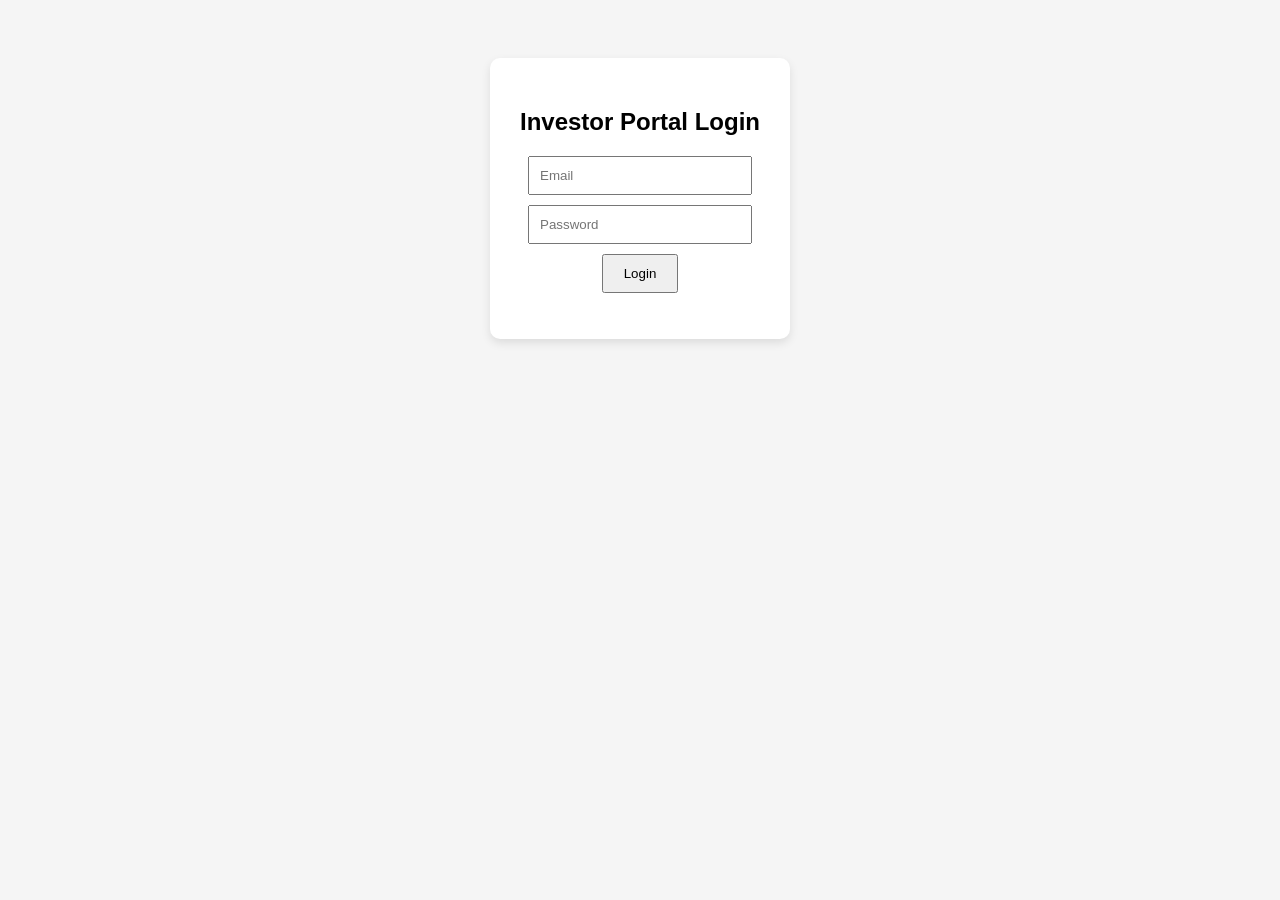
==== index.html @ 92ead655 "Rename login.html to index.html" ====
<!DOCTYPE html>
<html lang="en">
<head>
  <meta charset="UTF-8">
  <meta name="viewport" content="width=device-width, initial-scale=1.0">
  <title>Investor Login</title>
  <style>
    body { font-family: Arial, sans-serif; background: #f5f5f5; text-align: center; padding: 50px; }
    .login-box { background: white; padding: 30px; border-radius: 10px; display: inline-block; box-shadow: 0 4px 10px rgba(0,0,0,0.1); }
    input { display: block; margin: 10px auto; padding: 10px; width: 200px; }
    button { padding: 10px 20px; cursor: pointer; }
  </style>
</head>
<body>
  <div class="login-box">
    <h2>Investor Portal Login</h2>
    <input type="email" id="email" placeholder="Email" />
    <input type="password" id="password" placeholder="Password" />
    <button onclick="login()">Login</button>
    <p id="error" style="color:red;"></p>
  </div>

  <script>
    function login() {
      const email = document.getElementById("email").value;
      const password = document.getElementById("password").value;

      // Hardcoded "accounts" (you can add more)
      const users = [
        { email: "investor@example.com", password: "letmein" },
        { email: "vip@example.com", password: "secret" }
      ];

      const match = users.find(u => u.email === email && u.password === password);

      if (match) {
        sessionStorage.setItem("loggedIn", "true");
        window.location.href = "investor.html";
      } else {
        document.getElementById("error").textContent = "Invalid login. Try again.";
      }
    }
  </script>
</body>
</html>
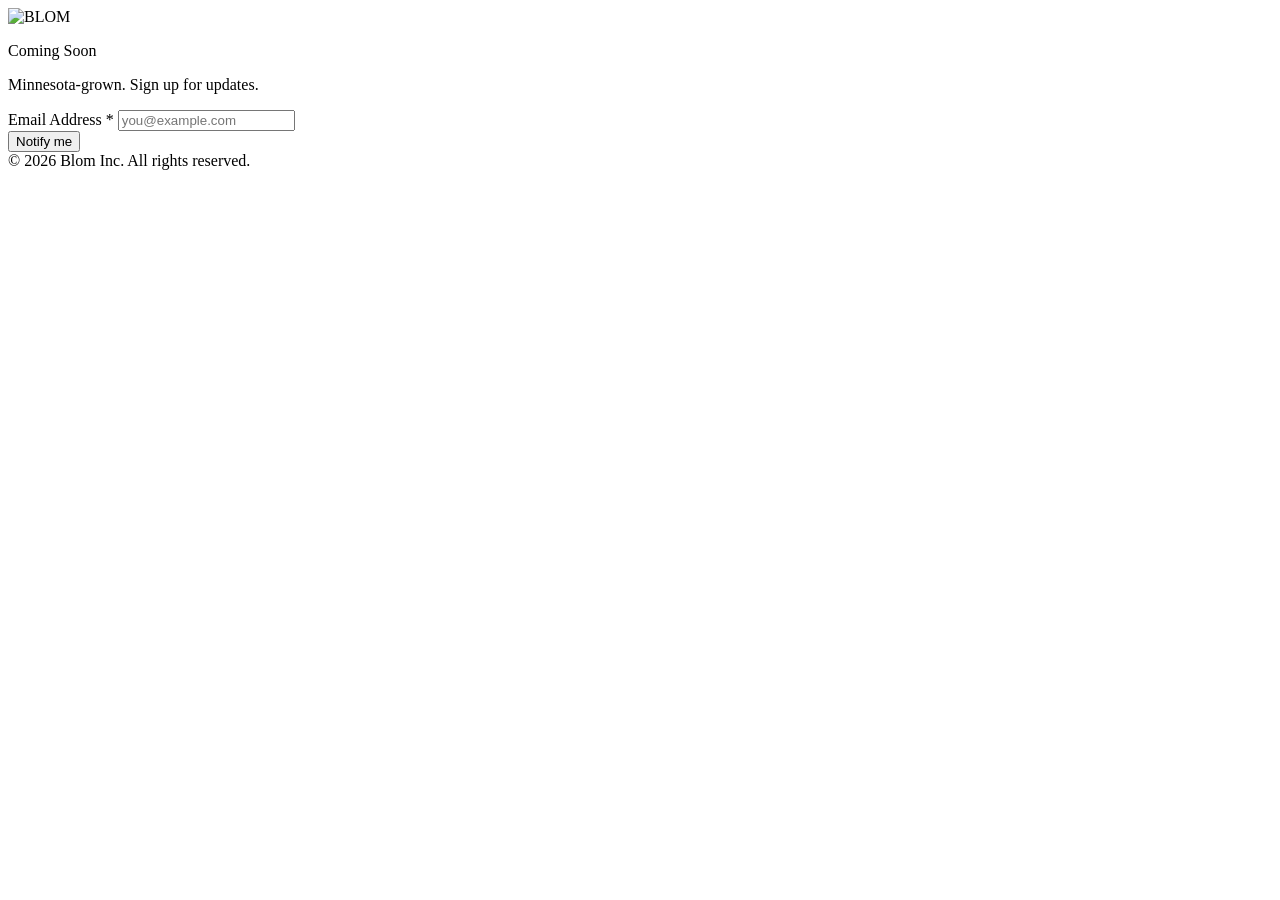
==== commit 09f3ae68: "Update index.html" ====
--- a/index.html
+++ b/index.html
@@ -1,45 +1,98 @@
-<!DOCTYPE html>
+<!doctype html>
 <html lang="en">
 <head>
-  <meta charset="UTF-8">
-  <meta name="viewport" content="width=device-width, initial-scale=1.0">
-  <title>Investor Login</title>
-  <style>
-    body { font-family: Arial, sans-serif; background: #f5f5f5; text-align: center; padding: 50px; }
-    .login-box { background: white; padding: 30px; border-radius: 10px; display: inline-block; box-shadow: 0 4px 10px rgba(0,0,0,0.1); }
-    input { display: block; margin: 10px auto; padding: 10px; width: 200px; }
-    button { padding: 10px 20px; cursor: pointer; }
-  </style>
+  <meta charset="utf-8" />
+  <meta name="viewport" content="width=device-width, initial-scale=1" />
+  <title>BLOM — Coming Soon</title>
+  <meta name="description" content="BLOM is coming soon to Minnesota. Sign up for launch updates." />
+  <meta property="og:title" content="BLOM — Coming Soon" />
+  <meta property="og:description" content="Minnesota‑grown. Coming soon." />
+  <meta property="og:type" content="website" />
+  <meta property="og:image" content="LogoMark.jpg" />
+  <meta name="theme-color" content="#fff6ff" />
+
+  <link rel="preconnect" href="https://fonts.googleapis.com">
+  <link rel="preconnect" href="https://fonts.gstatic.com" crossorigin>
+  <link href="https://fonts.googleapis.com/css2?family=Inter:wght@400;600&display=swap" rel="stylesheet">
+  <script src="https://cdn.tailwindcss.com"></script>
+
+  <!-- Google tag (GA4 & Google Ads) -->
+  <!-- Replace G-XXXXXXXXXX with your GA4 Measurement ID -->
+  <script async src="https://www.googletagmanager.com/gtag/js?id=G-XXXXXXXXXX"></script>
+  <script>
+    window.dataLayer = window.dataLayer || [];
+    function gtag(){ dataLayer.push(arguments); }
+    gtag('js', new Date());
+    gtag('config', 'G-XXXXXXXXXX');
+  </script>
 </head>
-<body>
-  <div class="login-box">
-    <h2>Investor Portal Login</h2>
-    <input type="email" id="email" placeholder="Email" />
-    <input type="password" id="password" placeholder="Password" />
-    <button onclick="login()">Login</button>
-    <p id="error" style="color:red;"></p>
-  </div>
+<body class="bg-[#fff6ff] text-gray-900 font-inter min-h-screen flex flex-col justify-between">
+
+  <!-- Hero -->
+  <main class="flex-grow flex items-center justify-center px-6 py-20">
+    <div class="text-center">
+      <img src="Blom Logomark.png" alt="BLOM" class="mx-auto w-64 md:w-80">
+      <p class="mt-8 text-2xl md:text-3xl font-semibold tracking-tight text-gray-800">Coming Soon</p>
+      <p class="mt-4 text-gray-600">Minnesota‑grown. Sign up for updates.</p>
+
+      <!-- Begin Mailchimp Signup (cleaned) -->
+      <div id="mc_embed_signup">
+        <form
+          action="https://blomn.us18.list-manage.com/subscribe/post?u=b3ce9b1b82dee829faff54aaf&amp;id=fe086f8a79&amp;f_id=00a8b2e6f0"
+          method="post"
+          id="mc-embedded-subscribe-form"
+          name="mc-embedded-subscribe-form"
+          class="validate max-w-md mx-auto mt-8 flex flex-col gap-4"
+          target="_blank"
+          novalidate>
+
+          <label for="mce-EMAIL" class="text-gray-700 font-medium">
+            Email Address <span class="text-pink-500">*</span>
+          </label>
+          <input type="email" name="EMAIL" class="required email rounded-lg border border-gray-300 px-4 py-2 focus:outline-none focus:ring-2 focus:ring-pink-400" id="mce-EMAIL" required placeholder="you@example.com" value="" />
+
+          <!-- Response messages -->
+          <div id="mce-responses" class="text-sm">
+            <div class="response text-red-600" id="mce-error-response" style="display:none;"></div>
+            <div class="response text-green-600" id="mce-success-response" style="display:none;"></div>
+          </div>
+
+          <!-- Honeypot (do not remove) -->
+          <div aria-hidden="true" style="position:absolute; left:-5000px;">
+            <input type="text" name="b_b3ce9b1b82dee829faff54aaf_fe086f8a79" tabindex="-1" value="">
+          </div>
+
+          <div class="optionalParent">
+            <div class="clear foot flex items-center gap-3 justify-center">
+              <input type="submit" name="subscribe" id="mc-embedded-subscribe" class="button rounded-lg bg-pink-500 text-white px-6 py-2 font-medium hover:bg-pink-600 cursor-pointer" value="Notify me">
+            </div>
+          </div>
+        </form>
+      </div>
+      <!-- End Mailchimp Signup -->
+
+    </div>
+  </main>
+
+  <!-- Footer -->
+  <footer class="py-6 text-center text-sm text-gray-500 border-t border-gray-200">
+    © <span id="year"></span> Blom Inc. All rights reserved.
+  </footer>
 
   <script>
-    function login() {
-      const email = document.getElementById("email").value;
-      const password = document.getElementById("password").value;
+    document.getElementById('year').textContent = new Date().getFullYear();
+  </script>
 
-      // Hardcoded "accounts" (you can add more)
-      const users = [
-        { email: "investor@example.com", password: "letmein" },
-        { email: "vip@example.com", password: "secret" }
-      ];
-
-      const match = users.find(u => u.email === email && u.password === password);
-
-      if (match) {
-        sessionStorage.setItem("loggedIn", "true");
-        window.location.href = "investor.html";
-      } else {
-        document.getElementById("error").textContent = "Invalid login. Try again.";
-      }
-    }
+  <!-- Mailchimp validation (keep this once per page, below the form) -->
+  <script src="//s3.amazonaws.com/downloads.mailchimp.com/js/mc-validate.js" type="text/javascript"></script>
+  <script type="text/javascript">
+    (function($) {
+      window.fnames = []; window.ftypes = [];
+      fnames[0] = 'EMAIL';  ftypes[0] = 'email';
+      fnames[1] = 'FNAME';  ftypes[1] = 'text';
+      fnames[2] = 'LNAME';  ftypes[2] = 'text';
+    }(jQuery));
+    var $mcj = jQuery.noConflict(true);
   </script>
 </body>
 </html>
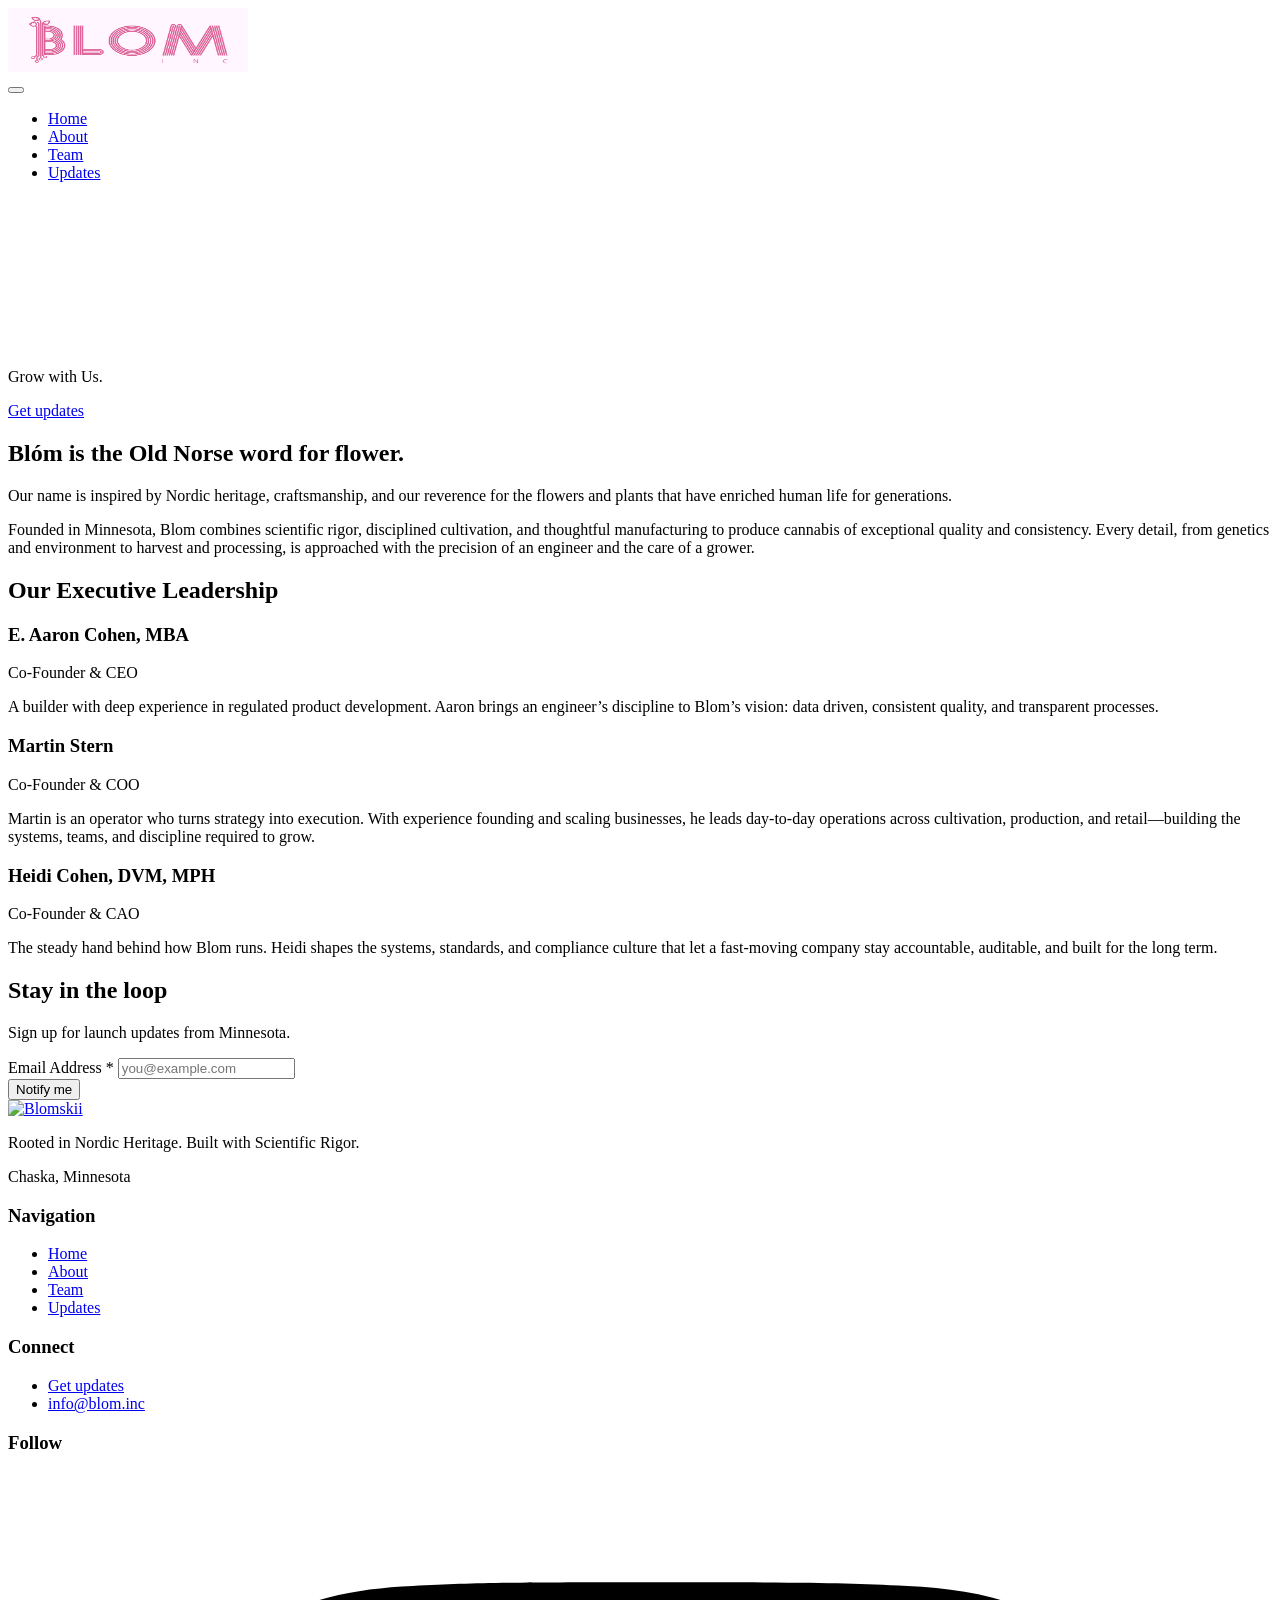
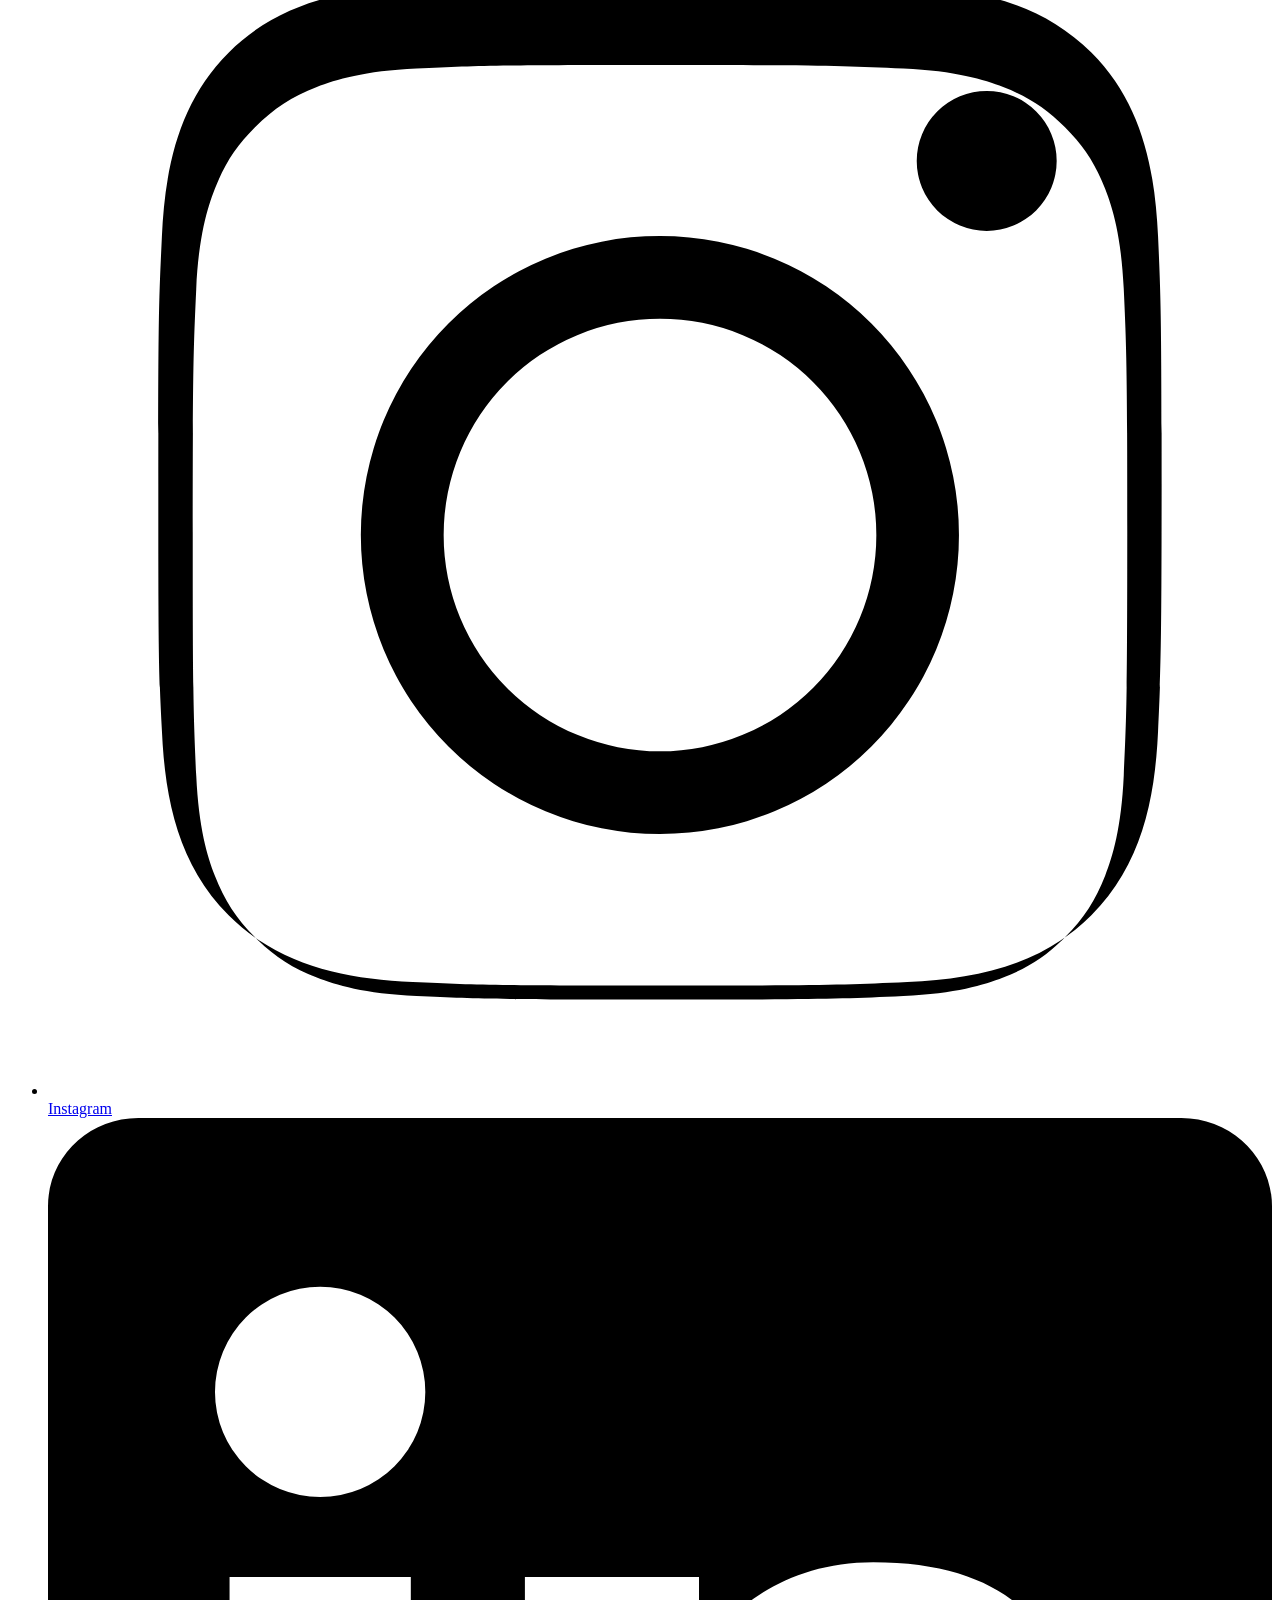
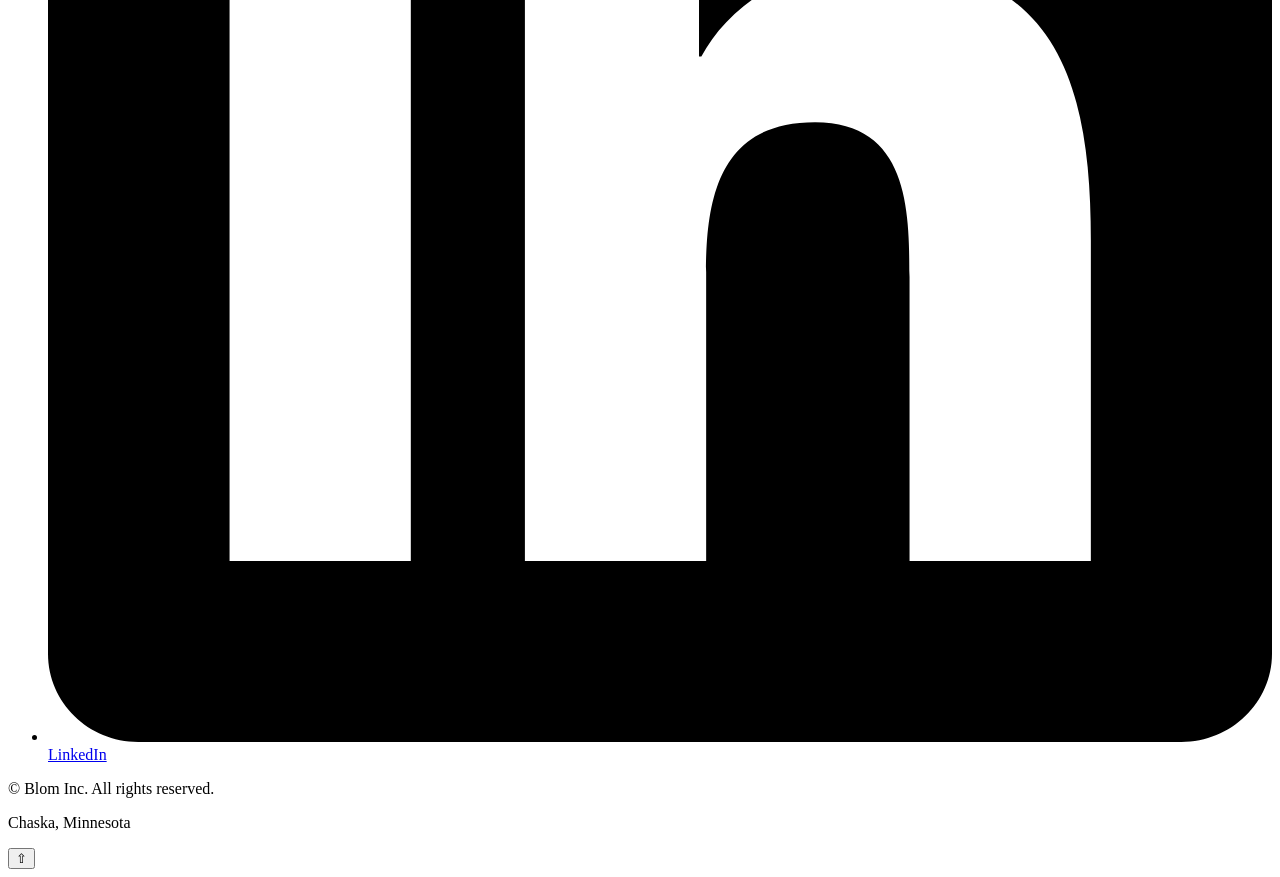
==== commit 6356c91b: "Add files via upload" ====
--- a/index.html
+++ b/index.html
@@ -3,18 +3,15 @@
 <head>
   <meta charset="utf-8" />
   <meta name="viewport" content="width=device-width, initial-scale=1" />
-  <title>BLOM — Coming Soon</title>
-  <meta name="description" content="BLOM is coming soon to Minnesota. Sign up for launch updates." />
-  <meta property="og:title" content="BLOM — Coming Soon" />
-  <meta property="og:description" content="Minnesota‑grown. Coming soon." />
+  <title>BLOM | Minnesota-Grown Craft</title>
+  <meta name="description" content="Blom is the Old Norse word for flower. Minnesota-grown craft, rooted in seasonality and cultivation." />
+  <meta property="og:title" content="BLOM | Minnesota-Grown Craft" />
+  <meta property="og:description" content="Rooted in growth, seasonality, and the patience of cultivation. Minnesota-grown." />
   <meta property="og:type" content="website" />
-  <meta property="og:image" content="LogoMark.jpg" />
+  <meta property="og:image" content="Log Mark.png" />
   <meta name="theme-color" content="#fff6ff" />
 
-  <link rel="preconnect" href="https://fonts.googleapis.com">
-  <link rel="preconnect" href="https://fonts.gstatic.com" crossorigin>
-  <link href="https://fonts.googleapis.com/css2?family=Inter:wght@400;600&display=swap" rel="stylesheet">
-  <script src="https://cdn.tailwindcss.com"></script>
+  <link rel="stylesheet" href="css/style.css">
 
   <!-- Google tag (GA4 & Google Ads) -->
   <!-- Replace G-XXXXXXXXXX with your GA4 Measurement ID -->
@@ -26,14 +23,89 @@
     gtag('config', 'G-XXXXXXXXXX');
   </script>
 </head>
-<body class="bg-[#fff6ff] text-gray-900 font-inter min-h-screen flex flex-col justify-between">
+<body>
+
+  <!-- Navigation -->
+  <nav class="site-nav" aria-label="Main navigation">
+    <div class="nav-inner">
+      <div class="logo">
+        <a href="#home">
+          <img src="Log Mark.png" alt="BLOM" class="nav-logo" width="240" height="64">
+        </a>
+      </div>
+      <button class="hamburger" id="hamburger" type="button" aria-label="Toggle menu" aria-expanded="false">
+        <span></span>
+        <span></span>
+        <span></span>
+      </button>
+      <ul id="navLinks">
+        <li><a href="#home">Home</a></li>
+        <li><a href="#about">About</a></li>
+        <li><a href="#team">Team</a></li>
+        <li><a href="#updates">Updates</a></li>
+      </ul>
+    </div>
+  </nav>
 
   <!-- Hero -->
-  <main class="flex-grow flex items-center justify-center px-6 py-20">
-    <div class="text-center">
-      <img src="Blom Logomark.png" alt="BLOM" class="mx-auto w-64 md:w-80">
-      <p class="mt-8 text-2xl md:text-3xl font-semibold tracking-tight text-gray-800">Coming Soon</p>
-      <p class="mt-4 text-gray-600">Minnesota‑grown. Sign up for updates.</p>
+  <section id="home" class="hero reveal-section">
+    <div class="hero-canvas-wrap" id="rd-canvas-container" aria-hidden="true">
+      <canvas id="canvas"></canvas>
+    </div>
+    <div class="hero-content">
+      <p class="hero-tagline">Grow with Us.</p>
+      <a href="#updates" class="btn-primary">Get updates</a>
+    </div>
+  </section>
+
+  <!-- About -->
+  <section id="about" class="reveal-section section-block">
+    <div class="section-inner section-inner--narrow">
+      <h2 class="section-heading">Blóm is the Old Norse word for flower.</h2>
+        <p class="about-lead">
+        Our name is inspired by Nordic heritage, craftsmanship, and our reverence for the flowers and plants that have enriched human life for generations.
+      </p>
+      <p class="body-text">
+        Founded in Minnesota, Blom combines scientific rigor, disciplined cultivation, and thoughtful manufacturing to produce cannabis of exceptional quality and consistency. Every detail, from genetics and environment to harvest and processing, is approached with the precision of an engineer and the care of a grower.
+      </p>
+    </div>
+  </section>
+
+  <!-- Team -->
+  <section id="team" class="reveal-section section-block section-block--alt">
+    <div class="section-inner section-inner--team">
+      <h2 class="section-heading">Our Executive Leadership</h2>
+      <div class="team-grid">
+        <article class="team-card">
+          <h3>E. Aaron Cohen, MBA</h3>
+          <p class="team-role">Co-Founder &amp; CEO</p>
+          <p>
+            A builder with deep experience in regulated product development. Aaron brings an engineer’s discipline to Blom’s vision: data driven, consistent quality, and transparent processes.
+          </p>
+        </article>
+        <article class="team-card">
+          <h3>Martin Stern</h3>
+          <p class="team-role">Co-Founder &amp; COO</p>
+          <p>
+            Martin is an operator who turns strategy into execution. With experience founding and scaling businesses, he leads day-to-day operations across cultivation, production, and retail—building the systems, teams, and discipline required to grow.
+          </p>
+        </article>
+        <article class="team-card">
+          <h3>Heidi Cohen, DVM, MPH</h3>
+          <p class="team-role">Co-Founder &amp; CAO</p>
+          <p>
+            The steady hand behind how Blom runs. Heidi shapes the systems, standards, and compliance culture that let a fast-moving company stay accountable, auditable, and built for the long term.
+          </p>
+        </article>
+      </div>
+    </div>
+  </section>
+
+  <!-- Updates -->
+  <section id="updates" class="reveal-section section-block">
+    <div class="section-inner section-inner--form">
+      <h2 class="section-heading">Stay in the loop</h2>
+      <p class="section-intro">Sign up for launch updates from Minnesota.</p>
 
       <!-- Begin Mailchimp Signup (cleaned) -->
       <div id="mc_embed_signup">
@@ -42,49 +114,98 @@
           method="post"
           id="mc-embedded-subscribe-form"
           name="mc-embedded-subscribe-form"
-          class="validate max-w-md mx-auto mt-8 flex flex-col gap-4"
+          class="validate signup-form"
           target="_blank"
           novalidate>
 
-          <label for="mce-EMAIL" class="text-gray-700 font-medium">
-            Email Address <span class="text-pink-500">*</span>
+          <label for="mce-EMAIL" class="form-label">
+            Email Address <span class="required-mark">*</span>
           </label>
-          <input type="email" name="EMAIL" class="required email rounded-lg border border-gray-300 px-4 py-2 focus:outline-none focus:ring-2 focus:ring-pink-400" id="mce-EMAIL" required placeholder="you@example.com" value="" />
-
-          <!-- Response messages -->
-          <div id="mce-responses" class="text-sm">
-            <div class="response text-red-600" id="mce-error-response" style="display:none;"></div>
-            <div class="response text-green-600" id="mce-success-response" style="display:none;"></div>
+          <input type="email" name="EMAIL" class="required email form-input" id="mce-EMAIL" required placeholder="you@example.com" value="" />
+
+          <div id="mce-responses" class="form-responses">
+            <div class="response form-error" id="mce-error-response" style="display:none;"></div>
+            <div class="response form-success" id="mce-success-response" style="display:none;"></div>
           </div>
 
-          <!-- Honeypot (do not remove) -->
           <div aria-hidden="true" style="position:absolute; left:-5000px;">
             <input type="text" name="b_b3ce9b1b82dee829faff54aaf_fe086f8a79" tabindex="-1" value="">
           </div>
 
           <div class="optionalParent">
-            <div class="clear foot flex items-center gap-3 justify-center">
-              <input type="submit" name="subscribe" id="mc-embedded-subscribe" class="button rounded-lg bg-pink-500 text-white px-6 py-2 font-medium hover:bg-pink-600 cursor-pointer" value="Notify me">
+            <div class="clear foot">
+              <input type="submit" name="subscribe" id="mc-embedded-subscribe" class="button btn-primary btn-primary--full" value="Notify me">
             </div>
           </div>
         </form>
       </div>
       <!-- End Mailchimp Signup -->
-
-    </div>
-  </main>
+    </div>
+  </section>
 
   <!-- Footer -->
-  <footer class="py-6 text-center text-sm text-gray-500 border-t border-gray-200">
-    © <span id="year"></span> Blom Inc. All rights reserved.
+  <footer class="site-footer">
+    <div class="footer-main">
+      <div class="footer-brand">
+        <a href="#home" class="footer-logo-link">
+          <img src="assets/blomskii-logo.png" alt="Blomskii" class="footer-logo" width="160" height="160">
+        </a>
+        <p class="footer-tagline">Rooted in Nordic Heritage. Built with Scientific Rigor.</p>
+        <p class="footer-location">Chaska,<span class="footer-location-sep">&nbsp;</span>Minnesota</p>
+      </div>
+
+      <div class="footer-columns">
+        <nav class="footer-col" aria-label="Footer navigation">
+          <h3 class="footer-col-heading">Navigation</h3>
+          <ul class="footer-links">
+            <li><a href="#home">Home</a></li>
+            <li><a href="#about">About</a></li>
+            <li><a href="#team">Team</a></li>
+            <li><a href="#updates">Updates</a></li>
+          </ul>
+        </nav>
+
+        <div class="footer-col">
+          <h3 class="footer-col-heading">Connect</h3>
+          <ul class="footer-links">
+            <li><a href="#updates">Get updates</a></li>
+            <li><a href="mailto:info@blom.inc">info@blom.inc</a></li>
+          </ul>
+        </div>
+
+        <div class="footer-col">
+          <h3 class="footer-col-heading">Follow</h3>
+          <ul class="footer-social">
+            <li>
+              <a href="https://www.instagram.com/blom_inc/" target="_blank" rel="noopener noreferrer">
+                <svg class="footer-social-icon" viewBox="0 0 24 24" aria-hidden="true"><path d="M12 2.163c3.204 0 3.584.012 4.85.07 1.366.062 2.633.334 3.608 1.308.974.974 1.246 2.241 1.308 3.608.058 1.266.07 1.646.07 4.85s-.012 3.584-.07 4.85c-.062 1.366-.334 2.633-1.308 3.608-.974.974-2.241 1.246-3.608 1.308-1.266.058-1.646.07-4.85.07s-3.584-.012-4.85-.07c-1.366-.062-2.633-.334-3.608-1.308-.974-.974-1.246-2.241-1.308-3.608C2.175 15.747 2.163 15.367 2.163 12s.012-3.584.07-4.85c.062-1.366.334-2.633 1.308-3.608.974-.974 2.241-1.246 3.608-1.308C8.416 2.175 8.796 2.163 12 2.163zm0 1.622c-3.16 0-3.534.012-4.773.069-1.026.047-1.585.218-1.956.363-.492.191-.843.42-1.212.789-.369.369-.598.72-.789 1.212-.145.371-.316.93-.363 1.956-.057 1.239-.069 1.613-.069 4.773s.012 3.534.069 4.773c.047 1.026.218 1.585.363 1.956.191.492.42.843.789 1.212.369.369.72.598 1.212.789.371.145.93.316 1.956.363 1.239.057 1.613.069 4.773.069s3.534-.012 4.773-.069c1.026-.047 1.585-.218 1.956-.363.492-.191.843-.42 1.212-.789.369-.369.598-.72.789-1.212.145-.371.316-.93.363-1.956.057-1.239.069-1.613.069-4.773s-.012-3.534-.069-4.773c-.047-1.026-.218-1.585-.363-1.956-.191-.492-.42-.843-.789-1.212-.369-.369-.72-.598-1.212-.789-.371-.145-.93-.316-1.956-.363-1.239-.057-1.613-.069-4.773-.069zm0 3.351a5.864 5.864 0 1 0 0 11.728 5.864 5.864 0 0 0 0-11.728zm0 1.622a4.242 4.242 0 1 1 0 8.484 4.242 4.242 0 0 1 0-8.484zm6.406-4.465a1.372 1.372 0 1 0 0 2.744 1.372 1.372 0 0 0 0-2.744z"/></svg>
+                Instagram
+              </a>
+            </li>
+            <li>
+              <a href="https://www.linkedin.com/company/blom-inc/" target="_blank" rel="noopener noreferrer">
+                <svg class="footer-social-icon" viewBox="0 0 24 24" aria-hidden="true"><path d="M20.447 20.452h-3.554v-5.569c0-1.328-.027-3.037-1.852-3.037-1.853 0-2.136 1.445-2.136 2.939v5.667H9.351V9h3.414v1.561h.046c.477-.9 1.637-1.85 3.37-1.85 3.601 0 4.267 2.37 4.267 5.455v6.286zM5.337 7.433a2.062 2.062 0 1 1 0-4.124 2.062 2.062 0 0 1 0 4.124zM7.114 20.452H3.56V9h3.554v11.452zM22.225 0H1.771C.792 0 0 .774 0 1.729v20.542C0 23.227.792 24 1.771 24h20.451C23.2 24 24 23.227 24 22.271V1.729C24 .774 23.2 0 22.222 0h.003z"/></svg>
+                LinkedIn
+              </a>
+            </li>
+          </ul>
+        </div>
+      </div>
+    </div>
+
+    <div class="footer-bottom">
+      <p>&copy; <span id="year"></span> Blom Inc. All rights reserved.</p>
+      <p class="footer-bottom-tag">Chaska,<span class="footer-location-sep">&nbsp;</span>Minnesota</p>
+    </div>
   </footer>
 
-  <script>
-    document.getElementById('year').textContent = new Date().getFullYear();
-  </script>
+  <button id="scrollTopBtn" type="button" title="Back to top" aria-label="Back to top">&#8679;</button>
+
+  <script src="js/main.js"></script>
+  <script src="js/simulation.js"></script>
 
   <!-- Mailchimp validation (keep this once per page, below the form) -->
-  <script src="//s3.amazonaws.com/downloads.mailchimp.com/js/mc-validate.js" type="text/javascript"></script>
+  <script src="https://s3.amazonaws.com/downloads.mailchimp.com/js/mc-validate.js" type="text/javascript"></script>
   <script type="text/javascript">
     (function($) {
       window.fnames = []; window.ftypes = [];
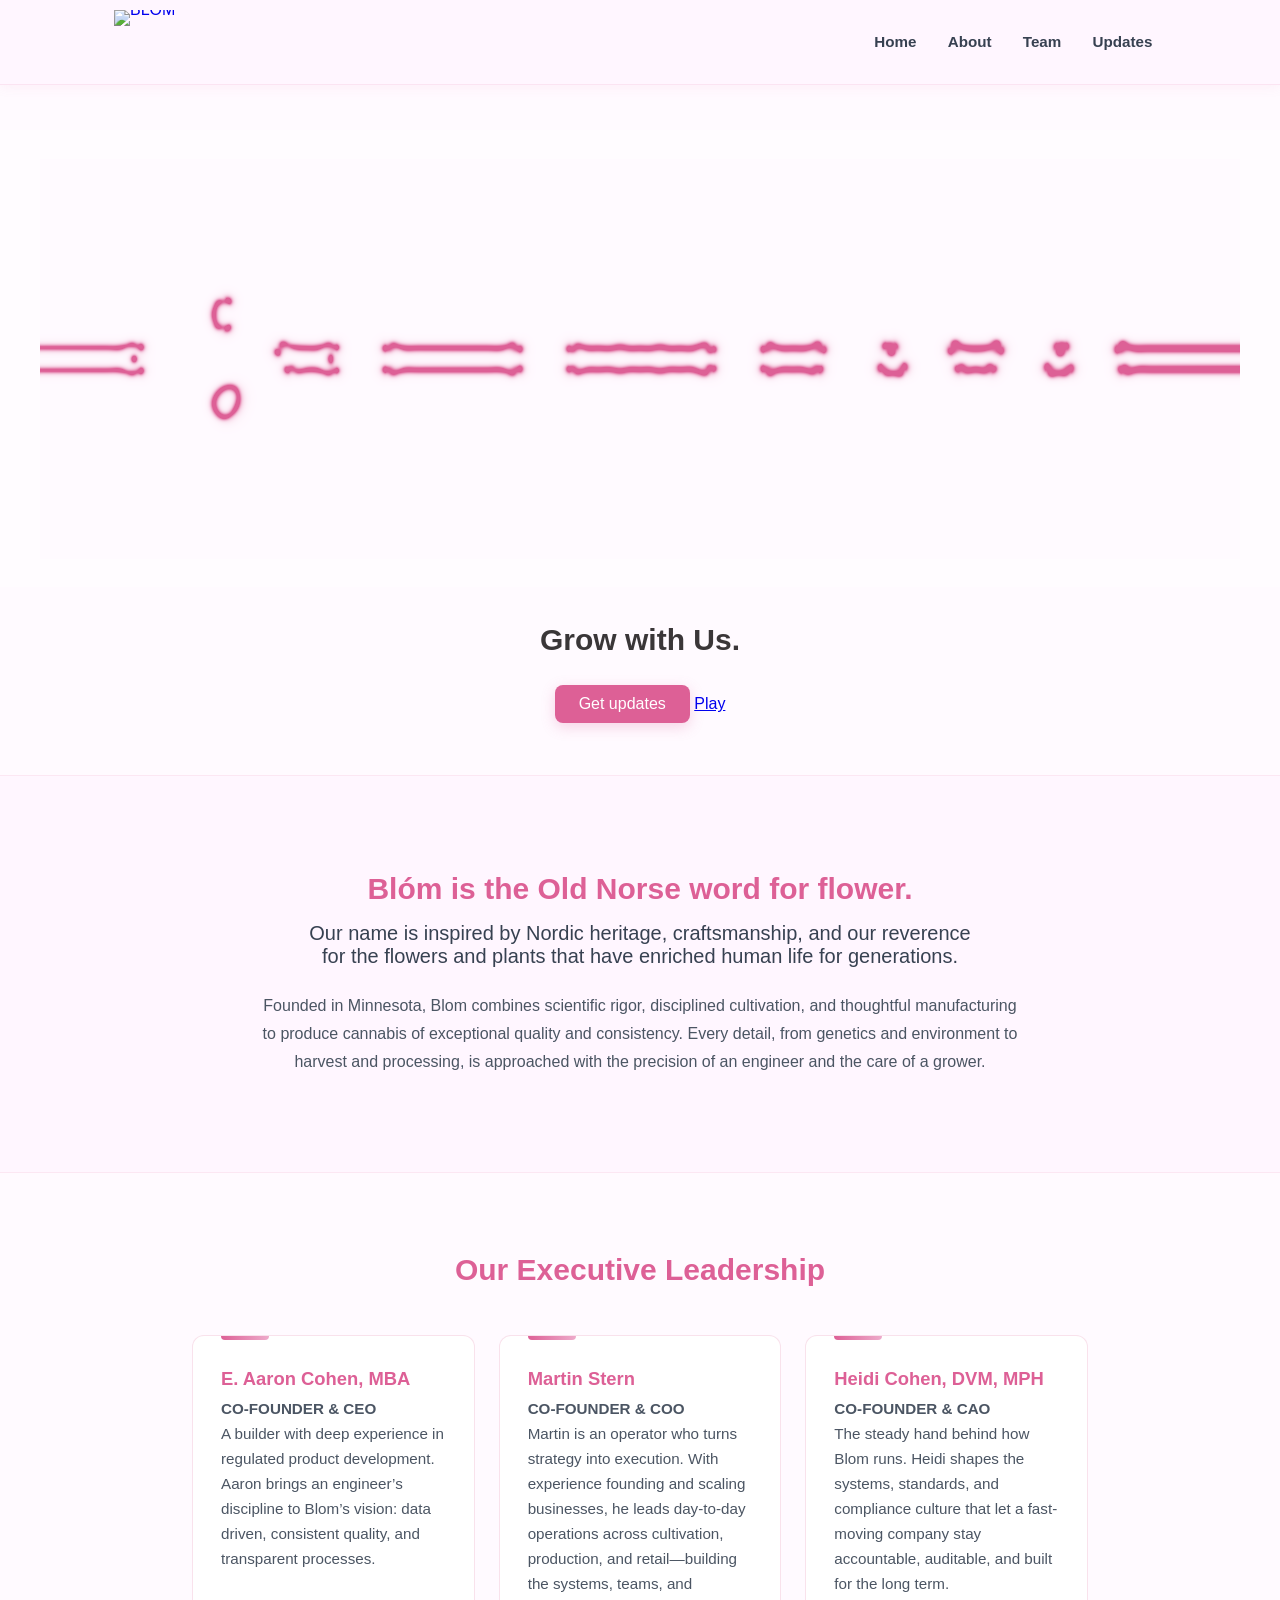
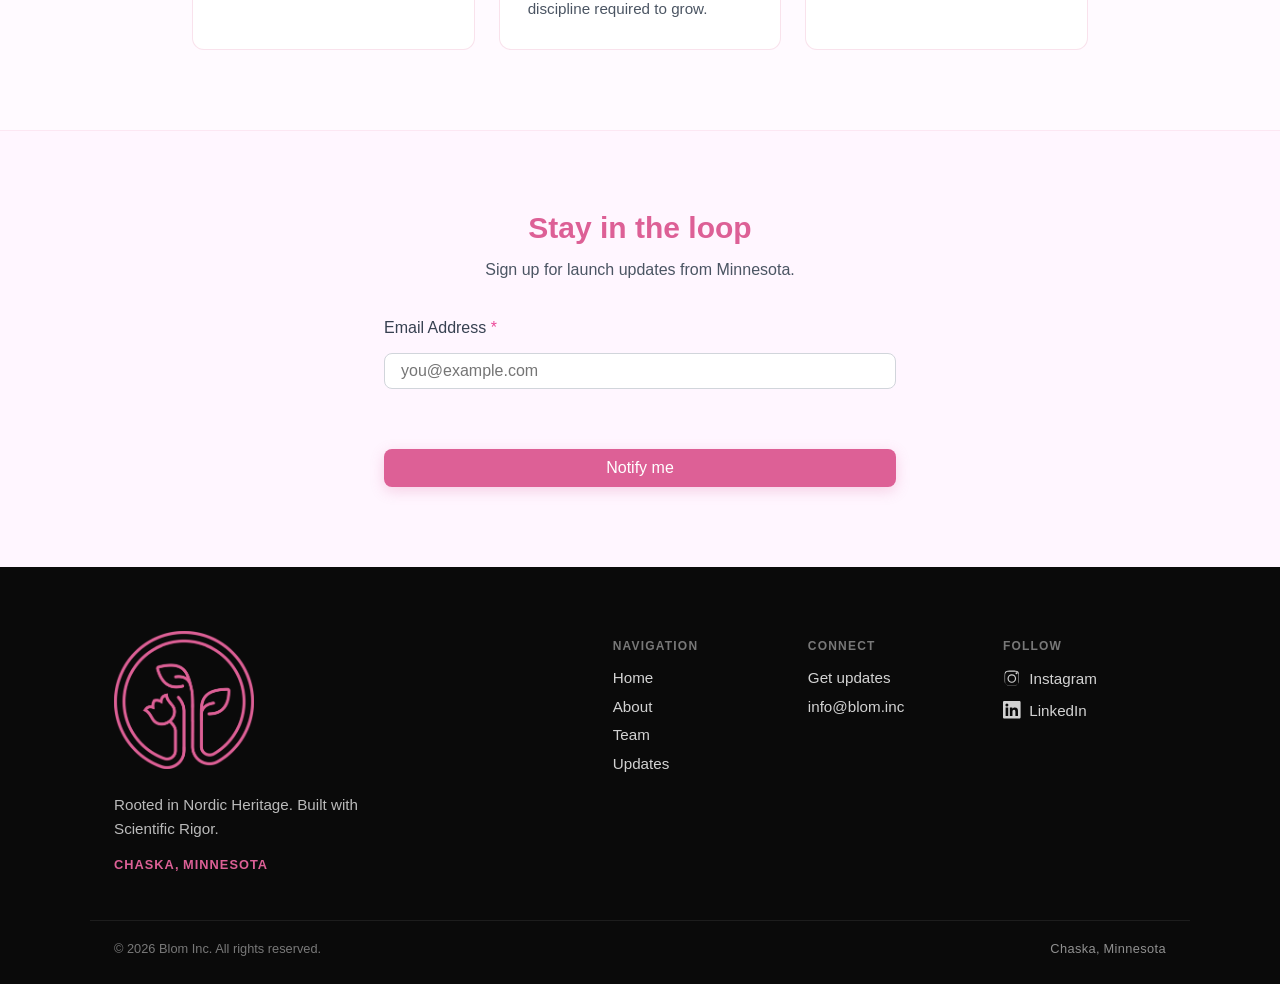
==== commit df0724ad: "Add files via upload" ====
--- a/index.html
+++ b/index.html
@@ -8,10 +8,11 @@
   <meta property="og:title" content="BLOM | Minnesota-Grown Craft" />
   <meta property="og:description" content="Rooted in growth, seasonality, and the patience of cultivation. Minnesota-grown." />
   <meta property="og:type" content="website" />
-  <meta property="og:image" content="Log Mark.png" />
+  <meta property="og:image" content="assets/blom-logo.png" />
   <meta name="theme-color" content="#fff6ff" />
 
   <link rel="stylesheet" href="css/style.css">
+  <link rel="stylesheet" href="css/age-gate.css">
 
   <!-- Google tag (GA4 & Google Ads) -->
   <!-- Replace G-XXXXXXXXXX with your GA4 Measurement ID -->
@@ -24,13 +25,14 @@
   </script>
 </head>
 <body>
+  <script src="js/age-gate.js"></script>
 
   <!-- Navigation -->
   <nav class="site-nav" aria-label="Main navigation">
     <div class="nav-inner">
       <div class="logo">
         <a href="#home">
-          <img src="Log Mark.png" alt="BLOM" class="nav-logo" width="240" height="64">
+          <img src="assets/BlomIncNoBG.png" alt="BLOM" class="nav-logo" width="240" height="64">
         </a>
       </div>
       <button class="hamburger" id="hamburger" type="button" aria-label="Toggle menu" aria-expanded="false">
@@ -54,7 +56,10 @@
     </div>
     <div class="hero-content">
       <p class="hero-tagline">Grow with Us.</p>
-      <a href="#updates" class="btn-primary">Get updates</a>
+      <div class="hero-actions">
+        <a href="#updates" class="btn-primary">Get updates</a>
+        <a href="play.html" class="btn-secondary">Play</a>
+      </div>
     </div>
   </section>
 
@@ -201,6 +206,7 @@
 
   <button id="scrollTopBtn" type="button" title="Back to top" aria-label="Back to top">&#8679;</button>
 
+  <script src="js/webgl-utils.js"></script>
   <script src="js/main.js"></script>
   <script src="js/simulation.js"></script>
 
--- a/css/style.css
+++ b/css/style.css
@@ -0,0 +1,675 @@
+/* Blom static site for GitHub Pages */
+
+*,
+*::before,
+*::after {
+  box-sizing: border-box;
+}
+
+html {
+  scroll-behavior: smooth;
+}
+
+body {
+  font-family: "Helvetica Neue", Helvetica, Arial, sans-serif;
+  -webkit-font-smoothing: antialiased;
+  -moz-osx-font-smoothing: grayscale;
+  background: #fff6ff;
+  color: #111827;
+  margin: 0;
+}
+
+/* Navigation */
+.site-nav {
+  background: rgba(255, 246, 255, 0.92);
+  backdrop-filter: blur(8px);
+  padding: 6px 0;
+  position: sticky;
+  top: 0;
+  z-index: 1000;
+  box-shadow: 0 2px 12px rgba(221, 96, 150, 0.08);
+  border-bottom: 1px solid rgba(221, 96, 150, 0.12);
+}
+
+.site-nav .nav-inner {
+  display: flex;
+  align-items: center;
+  justify-content: space-between;
+  max-width: 1100px;
+  margin: 0 auto;
+  padding: 0 1.5rem;
+  min-height: 72px;
+}
+
+.site-nav .logo a {
+  display: block;
+  line-height: 0;
+  text-decoration: none;
+}
+
+.site-nav .logo .nav-logo {
+  display: block;
+  height: 64px;
+  width: auto;
+  max-width: none;
+  object-fit: contain;
+}
+
+.site-nav ul {
+  list-style: none;
+  display: flex;
+  margin: 0;
+  padding: 0;
+  gap: 0.25rem;
+}
+
+.site-nav ul li a {
+  color: #374151;
+  text-decoration: none;
+  font-weight: 600;
+  font-size: 0.95rem;
+  padding: 0.4rem 0.85rem;
+  border-radius: 6px;
+  transition: color 0.25s ease, background 0.25s ease;
+}
+
+.site-nav ul li a:hover {
+  color: #DD6096;
+  background: rgba(221, 96, 150, 0.08);
+}
+
+.hamburger {
+  display: none;
+  flex-direction: column;
+  cursor: pointer;
+  padding: 4px;
+  background: none;
+  border: none;
+}
+
+.hamburger span {
+  height: 3px;
+  width: 24px;
+  background: #DD6096;
+  margin-bottom: 4px;
+  border-radius: 3px;
+  transition: transform 0.25s ease, opacity 0.25s ease;
+}
+
+.hamburger span:last-child {
+  margin-bottom: 0;
+}
+
+.hamburger.active span:nth-child(1) {
+  transform: translateY(7px) rotate(45deg);
+}
+
+.hamburger.active span:nth-child(2) {
+  opacity: 0;
+}
+
+.hamburger.active span:nth-child(3) {
+  transform: translateY(-7px) rotate(-45deg);
+}
+
+@media (max-width: 768px) {
+  .site-nav ul {
+    display: none;
+    flex-direction: column;
+    position: absolute;
+    top: 100%;
+    left: 0;
+    right: 0;
+    background: rgba(255, 246, 255, 0.98);
+    padding: 1rem 1.5rem 1.25rem;
+    box-shadow: 0 8px 24px rgba(0, 0, 0, 0.06);
+    border-bottom: 1px solid rgba(221, 96, 150, 0.12);
+  }
+
+  .site-nav ul.show {
+    display: flex;
+  }
+
+  .site-nav .nav-inner {
+    position: relative;
+  }
+
+  .hamburger {
+    display: flex;
+  }
+}
+
+/* Hero + reaction diffusion (from ReactionDiffusion3/website) */
+.hero {
+  position: relative;
+  display: flex;
+  flex-direction: column;
+  overflow: hidden;
+  background: rgba(255, 255, 255, 0.4);
+  padding-top: clamp(2rem, 5vh, 3.5rem);
+}
+
+.hero-canvas-wrap {
+  position: relative;
+  flex: 0 0 auto;
+  width: 100%;
+  min-height: min(48vh, calc(100vw / 2.4));
+  display: flex;
+  align-items: center;
+  justify-content: center;
+  overflow: hidden;
+  background: rgba(255, 255, 255, 0.4);
+}
+
+.hero-canvas-wrap canvas {
+  display: block;
+  cursor: crosshair;
+  touch-action: none;
+}
+
+.hero-canvas-wrap.rd-fallback {
+  background: linear-gradient(145deg, #fff6ff 0%, #fce4ef 35%, #f5b8d4 70%, #dd6096 100%);
+}
+
+.hero-canvas-wrap.rd-fallback canvas {
+  display: none;
+}
+
+.hero .hero-content {
+  position: relative;
+  z-index: 2;
+  flex: 0 0 auto;
+  text-align: center;
+  max-width: 48rem;
+  width: 100%;
+  margin: 0 auto;
+  padding: 2rem 1.5rem 2.75rem;
+  pointer-events: none;
+}
+
+.hero .hero-content a,
+.hero .hero-content button {
+  pointer-events: auto;
+}
+
+.hero-tagline {
+  font-size: 1.5rem;
+  font-weight: 600;
+  color: #3a3638;
+  margin: 0;
+}
+
+.hero-sub {
+  margin: 0.875rem 0 0;
+  color: #6f6a6d;
+  font-size: 1.125rem;
+  line-height: 1.55;
+}
+
+@media (min-width: 768px) {
+  .hero-canvas-wrap {
+    min-height: min(52vh, calc(100vw / 2.8));
+  }
+
+  .hero .hero-content {
+    padding: 2.25rem 2rem 3.25rem;
+  }
+
+  .hero-tagline {
+    font-size: 1.875rem;
+  }
+
+  .hero-sub {
+    margin-top: 1rem;
+    font-size: 1.25rem;
+  }
+}
+
+.btn-primary {
+  display: inline-block;
+  margin-top: 1.75rem;
+  padding: 0.625rem 1.5rem;
+  border-radius: 0.5rem;
+  background: #DD6096;
+  color: #fff;
+  font-weight: 500;
+  text-decoration: none;
+  box-shadow: 0 4px 14px rgba(221, 96, 150, 0.25);
+  transition: background 0.2s ease;
+  border: none;
+  cursor: pointer;
+  font-size: 1rem;
+  font-family: inherit;
+}
+
+.btn-primary:hover {
+  background: #eeabcb;
+}
+
+.btn-primary--full {
+  width: 100%;
+}
+
+/* Sections */
+.section-block {
+  padding: 5rem 1.5rem;
+  border-top: 1px solid #fce7f3;
+}
+
+#about.section-block {
+  padding-top: 6rem;
+}
+
+.section-block--alt {
+  background: rgba(255, 255, 255, 0.4);
+}
+
+.section-inner {
+  max-width: 56rem;
+  margin: 0 auto;
+  text-align: center;
+}
+
+.section-inner--narrow {
+  max-width: 48rem;
+}
+
+.section-inner--form {
+  max-width: 32rem;
+}
+
+.section-heading {
+  color: #DD6096;
+  font-size: 1.875rem;
+  font-weight: 700;
+  margin: 0 0 1rem;
+}
+
+.section-intro {
+  color: #4b5563;
+  margin: 0 auto 2.5rem;
+  max-width: 36rem;
+}
+
+.body-text {
+  color: #4b5563;
+  line-height: 1.75;
+  margin: 0 0 1rem;
+}
+
+.body-text--last {
+  margin-bottom: 0;
+}
+
+/* Signup form */
+.signup-form {
+  display: flex;
+  flex-direction: column;
+  gap: 1rem;
+  text-align: left;
+}
+
+.form-label {
+  color: #374151;
+  font-weight: 500;
+}
+
+.required-mark {
+  color: #ec4899;
+}
+
+.form-input {
+  width: 100%;
+  box-sizing: border-box;
+  padding: 0.5rem 1rem;
+  border: 1px solid #d1d5db;
+  border-radius: 0.5rem;
+  font-size: 1rem;
+  font-family: inherit;
+}
+
+.form-input:focus {
+  outline: none;
+  border-color: #f9a8d4;
+  box-shadow: 0 0 0 2px rgba(244, 114, 182, 0.35);
+}
+
+.form-responses {
+  font-size: 0.875rem;
+}
+
+.form-error {
+  color: #dc2626;
+}
+
+.form-success {
+  color: #16a34a;
+}
+
+/* Section reveals */
+.reveal-section {
+  opacity: 0;
+  transform: translateY(24px);
+  transition: opacity 0.65s ease, transform 0.65s ease;
+}
+
+.reveal-section.in-view {
+  opacity: 1;
+  transform: translateY(0);
+}
+
+#home.reveal-section {
+  opacity: 1;
+  transform: none;
+}
+
+.section-inner--team {
+  max-width: 56rem;
+  text-align: center;
+}
+
+#team.section-block {
+  padding-top: 5rem;
+}
+
+#team .section-heading {
+  margin: 0;
+  padding: 0 0 3rem;
+  display: block;
+  width: 100%;
+}
+
+.team-grid {
+  display: grid;
+  grid-template-columns: repeat(auto-fit, minmax(280px, 1fr));
+  gap: 1.5rem;
+  width: 100%;
+  margin: 0;
+  text-align: left;
+}
+
+.team-card {
+  background: #fff;
+  border: 1px solid rgba(221, 96, 150, 0.18);
+  border-radius: 12px;
+  padding: 2rem 1.75rem 1.75rem;
+  text-align: left;
+  position: relative;
+  display: flex;
+  flex-direction: column;
+  align-items: flex-start;
+  transition: box-shadow 0.3s ease, transform 0.3s ease;
+}
+
+.team-card:hover {
+  box-shadow: 0 8px 28px rgba(221, 96, 150, 0.12);
+  transform: translateY(-2px);
+}
+
+.team-card::before {
+  content: '';
+  position: absolute;
+  top: 0;
+  left: 1.75rem;
+  width: 48px;
+  height: 4px;
+  background: linear-gradient(90deg, #DD6096, #eeabcb);
+  border-radius: 0 0 4px 4px;
+}
+
+.team-card h3 {
+  color: #DD6096;
+  font-weight: 600;
+  font-size: 1.15rem;
+  margin: 0 0 0.35rem;
+  align-self: stretch;
+  text-align: left;
+  width: 100%;
+}
+
+.team-role {
+  color: #9d174d;
+  font-size: 0.85rem;
+  font-weight: 600;
+  letter-spacing: 0;
+  text-transform: uppercase;
+  margin: 0 0 0.85rem;
+  align-self: stretch;
+  text-align: left;
+  width: 100%;
+}
+
+.team-card p {
+  color: #4b5563;
+  font-size: 0.95rem;
+  line-height: 1.65;
+  text-align: left;
+  margin: 0;
+  align-self: stretch;
+  width: 100%;
+}
+
+.about-lead {
+  font-size: 1.25rem;
+  color: #374151;
+  max-width: 42rem;
+  margin: 0 auto 1.5rem;
+}
+
+.about-lead em {
+  color: #DD6096;
+  font-style: normal;
+  font-weight: 600;
+}
+
+#scrollTopBtn {
+  position: fixed;
+  bottom: 28px;
+  right: 28px;
+  background: #DD6096;
+  color: #fff;
+  border: none;
+  width: 44px;
+  height: 44px;
+  border-radius: 50%;
+  cursor: pointer;
+  font-size: 20px;
+  line-height: 1;
+  display: none;
+  z-index: 1000;
+  box-shadow: 0 4px 16px rgba(221, 96, 150, 0.35);
+  transition: background 0.25s ease, transform 0.25s ease;
+}
+
+#scrollTopBtn:hover {
+  background: #eeabcb;
+  transform: translateY(-2px);
+}
+
+.site-footer {
+  background: #0a0a0a;
+  color: rgba(255, 255, 255, 0.88);
+  padding: 0;
+}
+
+.footer-main {
+  display: grid;
+  grid-template-columns: minmax(220px, 1.1fr) minmax(0, 1.4fr);
+  gap: 3rem 4rem;
+  max-width: 1100px;
+  margin: 0 auto;
+  padding: 4rem 1.5rem 3rem;
+  align-items: start;
+}
+
+.footer-brand {
+  max-width: 280px;
+}
+
+.footer-logo-link {
+  display: inline-block;
+  line-height: 0;
+  margin-bottom: 1.25rem;
+}
+
+.footer-logo {
+  display: block;
+  width: 140px;
+  height: auto;
+}
+
+.footer-tagline {
+  margin: 0 0 1rem;
+  font-size: 0.95rem;
+  line-height: 1.6;
+  color: rgba(255, 255, 255, 0.72);
+}
+
+.footer-location {
+  margin: 0;
+  font-size: 0.8rem;
+  font-weight: 600;
+  letter-spacing: 0.08em;
+  text-transform: uppercase;
+  color: #DD6096;
+}
+
+.footer-location-sep {
+  letter-spacing: 0;
+}
+
+.footer-columns {
+  display: grid;
+  grid-template-columns: repeat(3, minmax(120px, 1fr));
+  gap: 2.5rem 2rem;
+  padding-top: 0.5rem;
+}
+
+.footer-col-heading {
+  margin: 0 0 1rem;
+  font-size: 0.75rem;
+  font-weight: 600;
+  letter-spacing: 0.1em;
+  text-transform: uppercase;
+  color: rgba(255, 255, 255, 0.45);
+}
+
+.footer-links {
+  list-style: none;
+  margin: 0;
+  padding: 0;
+}
+
+.footer-links li + li {
+  margin-top: 0.65rem;
+}
+
+.footer-links a {
+  color: rgba(255, 255, 255, 0.82);
+  text-decoration: none;
+  font-size: 0.95rem;
+  transition: color 0.2s ease;
+}
+
+.footer-links a:hover {
+  color: #DD6096;
+}
+
+.footer-social {
+  list-style: none;
+  margin: 0;
+  padding: 0;
+}
+
+.footer-social li + li {
+  margin-top: 0.65rem;
+}
+
+.footer-social a {
+  display: inline-flex;
+  align-items: center;
+  gap: 0.55rem;
+  color: rgba(255, 255, 255, 0.82);
+  text-decoration: none;
+  font-size: 0.95rem;
+  transition: color 0.2s ease;
+}
+
+.footer-social a:hover {
+  color: #DD6096;
+}
+
+.footer-social-icon {
+  width: 1.1rem;
+  height: 1.1rem;
+  fill: currentColor;
+  flex-shrink: 0;
+}
+
+.footer-bottom {
+  border-top: 1px solid rgba(255, 255, 255, 0.08);
+  max-width: 1100px;
+  margin: 0 auto;
+  padding: 1.25rem 1.5rem 1.75rem;
+  display: flex;
+  flex-wrap: wrap;
+  justify-content: space-between;
+  align-items: center;
+  gap: 0.75rem 1.5rem;
+  font-size: 0.8rem;
+  color: rgba(255, 255, 255, 0.45);
+}
+
+.footer-bottom p {
+  margin: 0;
+}
+
+.footer-bottom-tag {
+  font-size: 0.8rem;
+  color: rgba(255, 255, 255, 0.55);
+  letter-spacing: 0.03em;
+}
+
+@media (max-width: 768px) {
+  .footer-main {
+    grid-template-columns: 1fr;
+    gap: 2.5rem;
+    padding-top: 3rem;
+  }
+
+  .footer-brand {
+    max-width: none;
+  }
+
+  .footer-columns {
+    grid-template-columns: 1fr 1fr;
+    gap: 2rem;
+  }
+
+  .footer-bottom {
+    flex-direction: column;
+    align-items: flex-start;
+  }
+}
+
+@media (max-width: 480px) {
+  .footer-columns {
+    grid-template-columns: 1fr;
+  }
+}
+
+@media (prefers-reduced-motion: reduce) {
+  html {
+    scroll-behavior: auto;
+  }
+
+  .reveal-section {
+    opacity: 1;
+    transform: none;
+    transition: none;
+  }
+
+  #scrollTopBtn {
+    transition: none;
+  }
+}
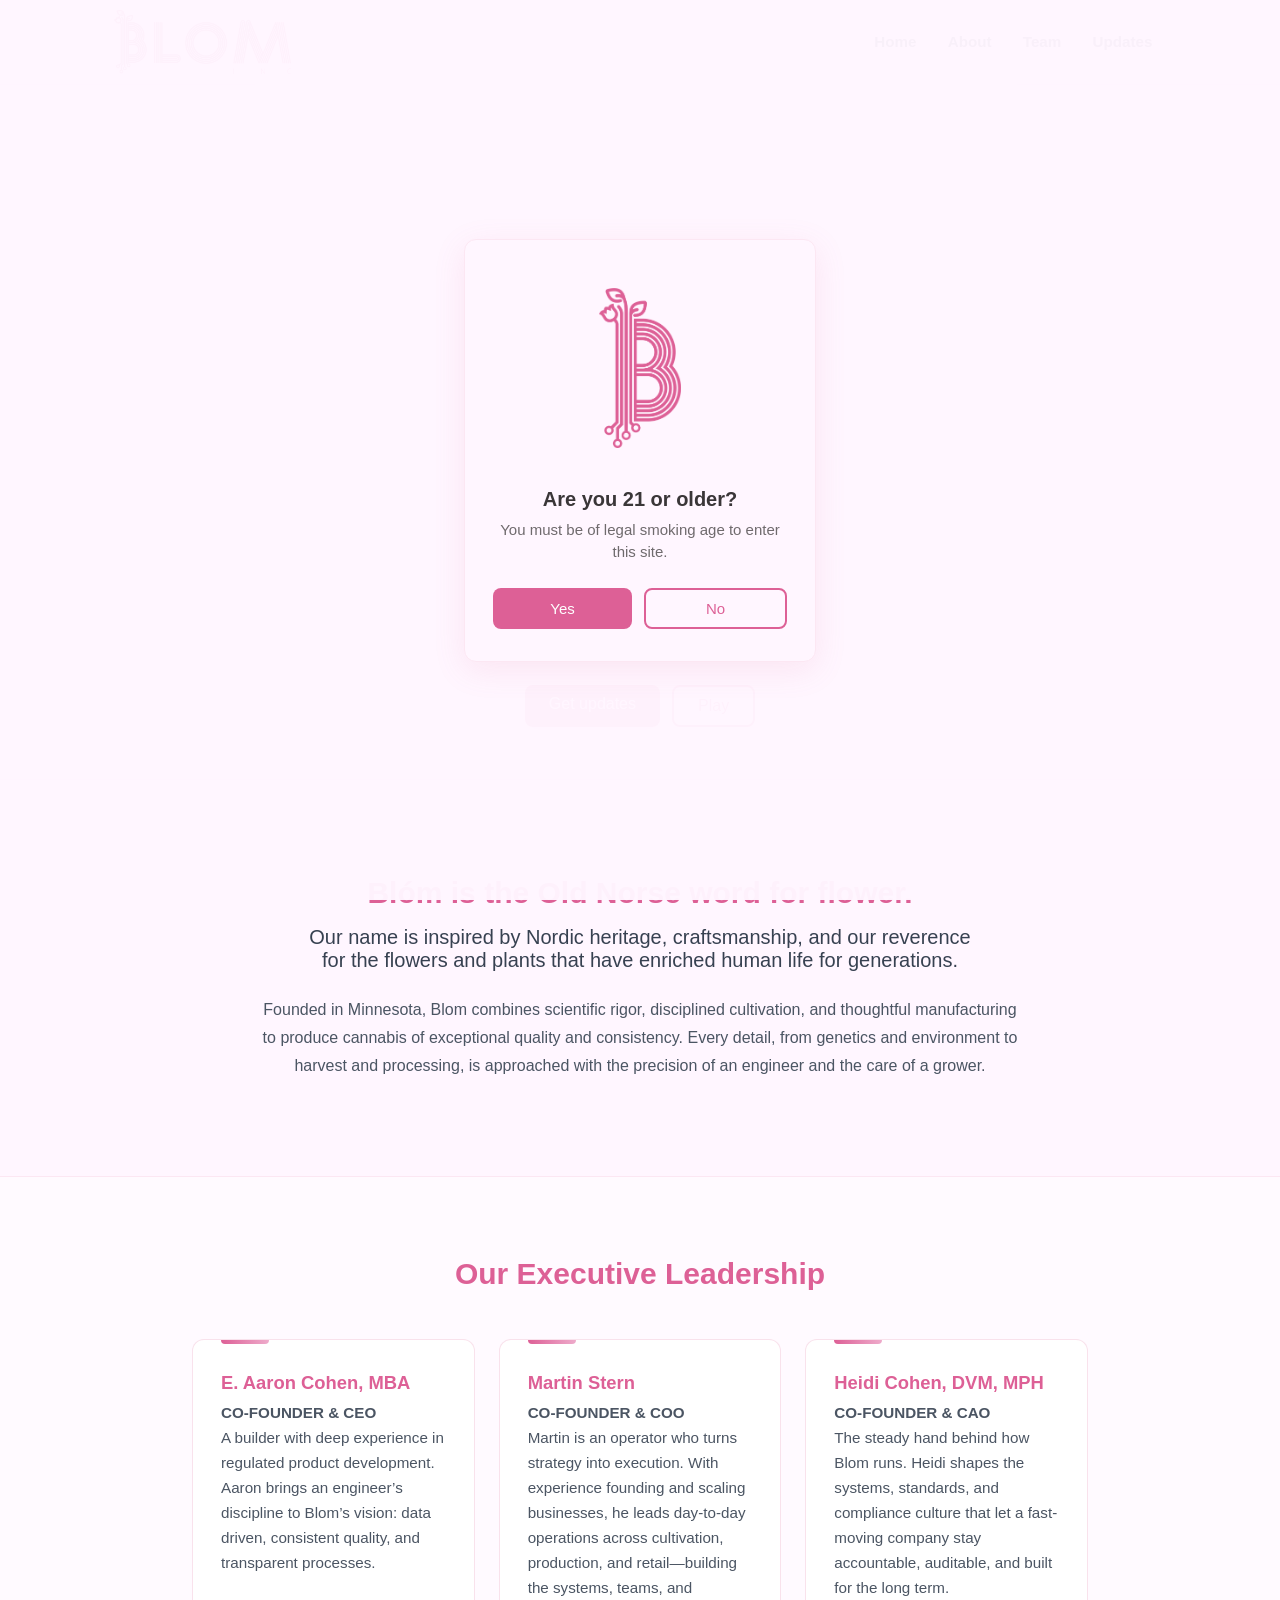
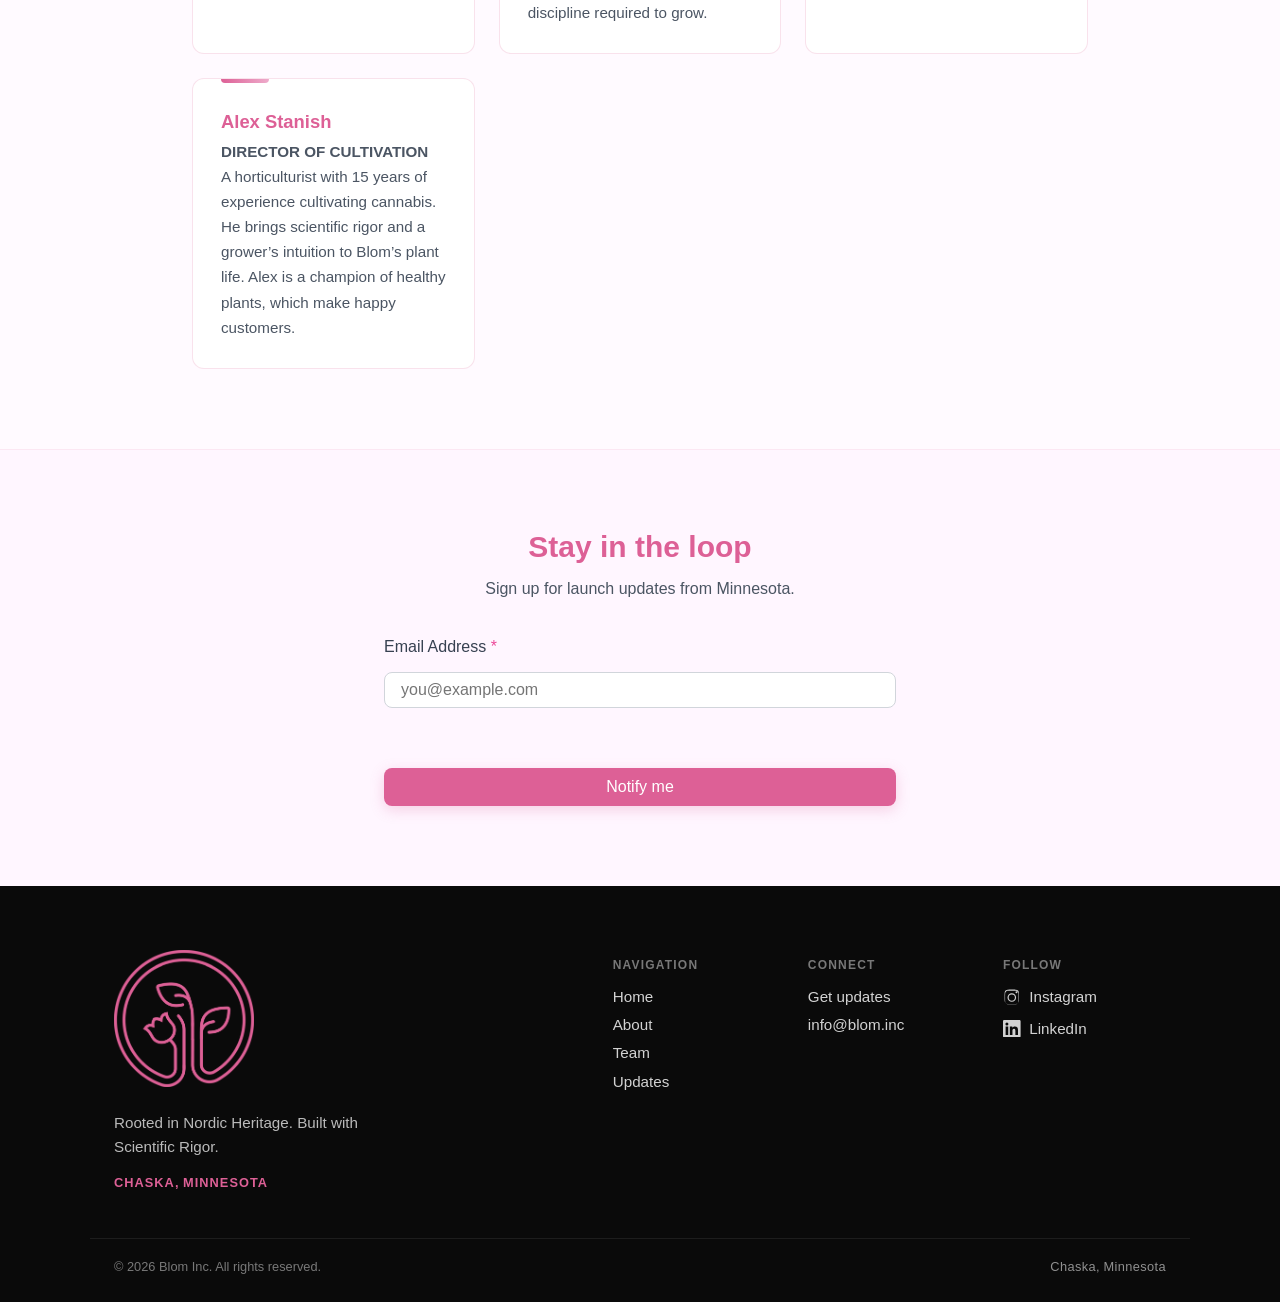
==== commit 58b0556d: "Update index.html" ====
--- a/index.html
+++ b/index.html
@@ -100,6 +100,13 @@
           <p class="team-role">Co-Founder &amp; CAO</p>
           <p>
             The steady hand behind how Blom runs. Heidi shapes the systems, standards, and compliance culture that let a fast-moving company stay accountable, auditable, and built for the long term.
+          </p>
+        </article>
+        <article class="team-card">
+          <h3>Alex Stanish</h3>
+          <p class="team-role">Director of Cultivation</p>
+          <p>
+            A horticulturist with 15 years of experience cultivating cannabis. He brings scientific rigor and a grower’s intuition to Blom’s plant life. Alex is a champion of healthy plants, which make happy customers.
           </p>
         </article>
       </div>
--- a/css/style.css
+++ b/css/style.css
@@ -8,6 +8,10 @@
 
 html {
   scroll-behavior: smooth;
+}
+
+html.age-gate-open {
+  overflow: hidden;
 }
 
 body {
@@ -248,6 +252,191 @@
 
 .btn-primary--full {
   width: 100%;
+}
+
+.hero-actions {
+  display: flex;
+  flex-wrap: wrap;
+  gap: 0.75rem;
+  justify-content: center;
+  margin-top: 1.75rem;
+}
+
+.hero-actions .btn-primary,
+.hero-actions .btn-secondary {
+  margin-top: 0;
+}
+
+.btn-secondary {
+  display: inline-block;
+  padding: 0.625rem 1.5rem;
+  border-radius: 0.5rem;
+  background: transparent;
+  color: #DD6096;
+  font-weight: 500;
+  text-decoration: none;
+  border: 2px solid #DD6096;
+  transition: background 0.2s ease, color 0.2s ease;
+  cursor: pointer;
+  font-size: 1rem;
+  font-family: inherit;
+}
+
+.btn-secondary:hover {
+  background: rgba(221, 96, 150, 0.1);
+  color: #c44d82;
+  border-color: #c44d82;
+}
+
+/* Play page */
+.play-page {
+  background: #fff6ff;
+  min-height: 100vh;
+  overflow: hidden;
+}
+
+.play-overlay {
+  display: flex;
+  align-items: center;
+  justify-content: center;
+  min-height: 100vh;
+  padding: 2rem 1.5rem;
+}
+
+.play-overlay-inner {
+  max-width: 28rem;
+  text-align: center;
+}
+
+.play-back-link {
+  display: inline-block;
+  margin-bottom: 2rem;
+  color: #6f6a6d;
+  text-decoration: none;
+  font-size: 0.9375rem;
+}
+
+.play-back-link:hover {
+  color: #DD6096;
+}
+
+.play-title {
+  font-size: 2rem;
+  font-weight: 600;
+  color: #3a3638;
+  margin: 0 0 1rem;
+}
+
+.play-lead {
+  color: #6f6a6d;
+  line-height: 1.6;
+  margin: 0 0 0.75rem;
+}
+
+.play-note {
+  color: #9a9598;
+  font-size: 0.875rem;
+  line-height: 1.5;
+  margin: 0 0 1.5rem;
+}
+
+.play-overlay .btn-primary {
+  margin-top: 0.5rem;
+}
+
+.play-stage {
+  display: flex;
+  flex-direction: column;
+  height: 100vh;
+  height: 100dvh;
+  background: rgba(255, 255, 255, 0.4);
+}
+
+.play-topbar {
+  display: flex;
+  align-items: center;
+  justify-content: space-between;
+  padding: 0.75rem 1.25rem;
+  background: rgba(255, 255, 255, 0.85);
+  backdrop-filter: blur(8px);
+  border-bottom: 1px solid #fce7f3;
+  flex-shrink: 0;
+  z-index: 2;
+}
+
+.play-topbar-logo img {
+  height: 2rem;
+  width: auto;
+  display: block;
+}
+
+.play-fps {
+  font-size: 0.75rem;
+  color: #9a9598;
+  font-variant-numeric: tabular-nums;
+}
+
+@media (max-width: 767px) {
+  .play-fps {
+    display: none;
+  }
+}
+
+.play-canvas-wrap {
+  flex: 1 1 auto;
+  display: flex;
+  align-items: center;
+  justify-content: center;
+  width: 100%;
+  height: calc(100dvh - 9rem);
+  min-height: 360px;
+  padding: 1rem;
+  background: rgba(255, 255, 255, 0.4);
+  border-top: 1px solid #fce7f3;
+  border-bottom: 1px solid #fce7f3;
+}
+
+.play-canvas-wrap canvas,
+.play-canvas-wrap .play-preview-canvas {
+  display: block;
+  max-width: 100%;
+  background: #2a2a2a;
+  box-shadow: 0 8px 32px rgba(221, 96, 150, 0.15);
+  border-radius: 0.25rem;
+}
+
+.play-video {
+  display: none;
+}
+
+.play-controls {
+  display: flex;
+  flex-wrap: wrap;
+  gap: 0.5rem;
+  justify-content: center;
+  padding: 0.875rem 1rem;
+  background: rgba(255, 255, 255, 0.9);
+  backdrop-filter: blur(8px);
+  border-top: 1px solid #fce7f3;
+  flex-shrink: 0;
+}
+
+.play-control-btn {
+  padding: 0.5rem 1.25rem;
+  border-radius: 0.5rem;
+  border: 1px solid #DD6096;
+  background: #fff;
+  color: #DD6096;
+  font-weight: 500;
+  font-size: 0.9375rem;
+  font-family: inherit;
+  cursor: pointer;
+  transition: background 0.2s ease, color 0.2s ease;
+}
+
+.play-control-btn:hover {
+  background: #DD6096;
+  color: #fff;
 }
 
 /* Sections */
--- a/css/age-gate.css
+++ b/css/age-gate.css
@@ -0,0 +1,96 @@
+.age-gate {
+  position: fixed;
+  inset: 0;
+  z-index: 100000;
+  display: flex;
+  align-items: center;
+  justify-content: center;
+  padding: 1.5rem;
+  background: rgba(255, 246, 255, 0.97);
+}
+
+.age-gate__panel {
+  max-width: 22rem;
+  width: 100%;
+  padding: 2rem 1.75rem;
+  text-align: center;
+  background: #fff6ff;
+  border: 1px solid #fce7f3;
+  border-radius: 0.75rem;
+  box-shadow: 0 8px 32px rgba(221, 96, 150, 0.12);
+}
+
+.age-gate__logo-wrap {
+  display: inline-block;
+  background: #fff6ff;
+  padding: 1rem 1.25rem;
+  border-radius: 0.5rem;
+  margin-bottom: 1.25rem;
+}
+
+.age-gate__logo {
+  display: block;
+  height: 10rem;
+  width: auto;
+  margin: 0;
+}
+
+.age-gate__title {
+  margin: 0 0 0.5rem;
+  font-size: 1.25rem;
+  font-weight: 600;
+  color: #3a3638;
+}
+
+.age-gate__text {
+  margin: 0 0 1.5rem;
+  font-size: 0.9375rem;
+  line-height: 1.5;
+  color: #6f6a6d;
+}
+
+.age-gate__actions {
+  display: flex;
+  gap: 0.75rem;
+  justify-content: center;
+}
+
+.age-gate__btn {
+  flex: 1;
+  padding: 0.625rem 1rem;
+  border-radius: 0.5rem;
+  font-size: 0.9375rem;
+  font-weight: 500;
+  font-family: inherit;
+  cursor: pointer;
+}
+
+.age-gate__btn--yes {
+  border: none;
+  background: #DD6096;
+  color: #fff;
+}
+
+.age-gate__btn--yes:hover {
+  background: #c94f84;
+}
+
+.age-gate__btn--no {
+  background: transparent;
+  color: #DD6096;
+  border: 2px solid #DD6096;
+}
+
+.age-gate__denied {
+  margin: 1rem 0 0;
+  font-size: 0.875rem;
+  color: #b42318;
+}
+
+.age-gate__denied[hidden] {
+  display: none;
+}
+
+html.age-gate-open {
+  overflow: hidden;
+}
